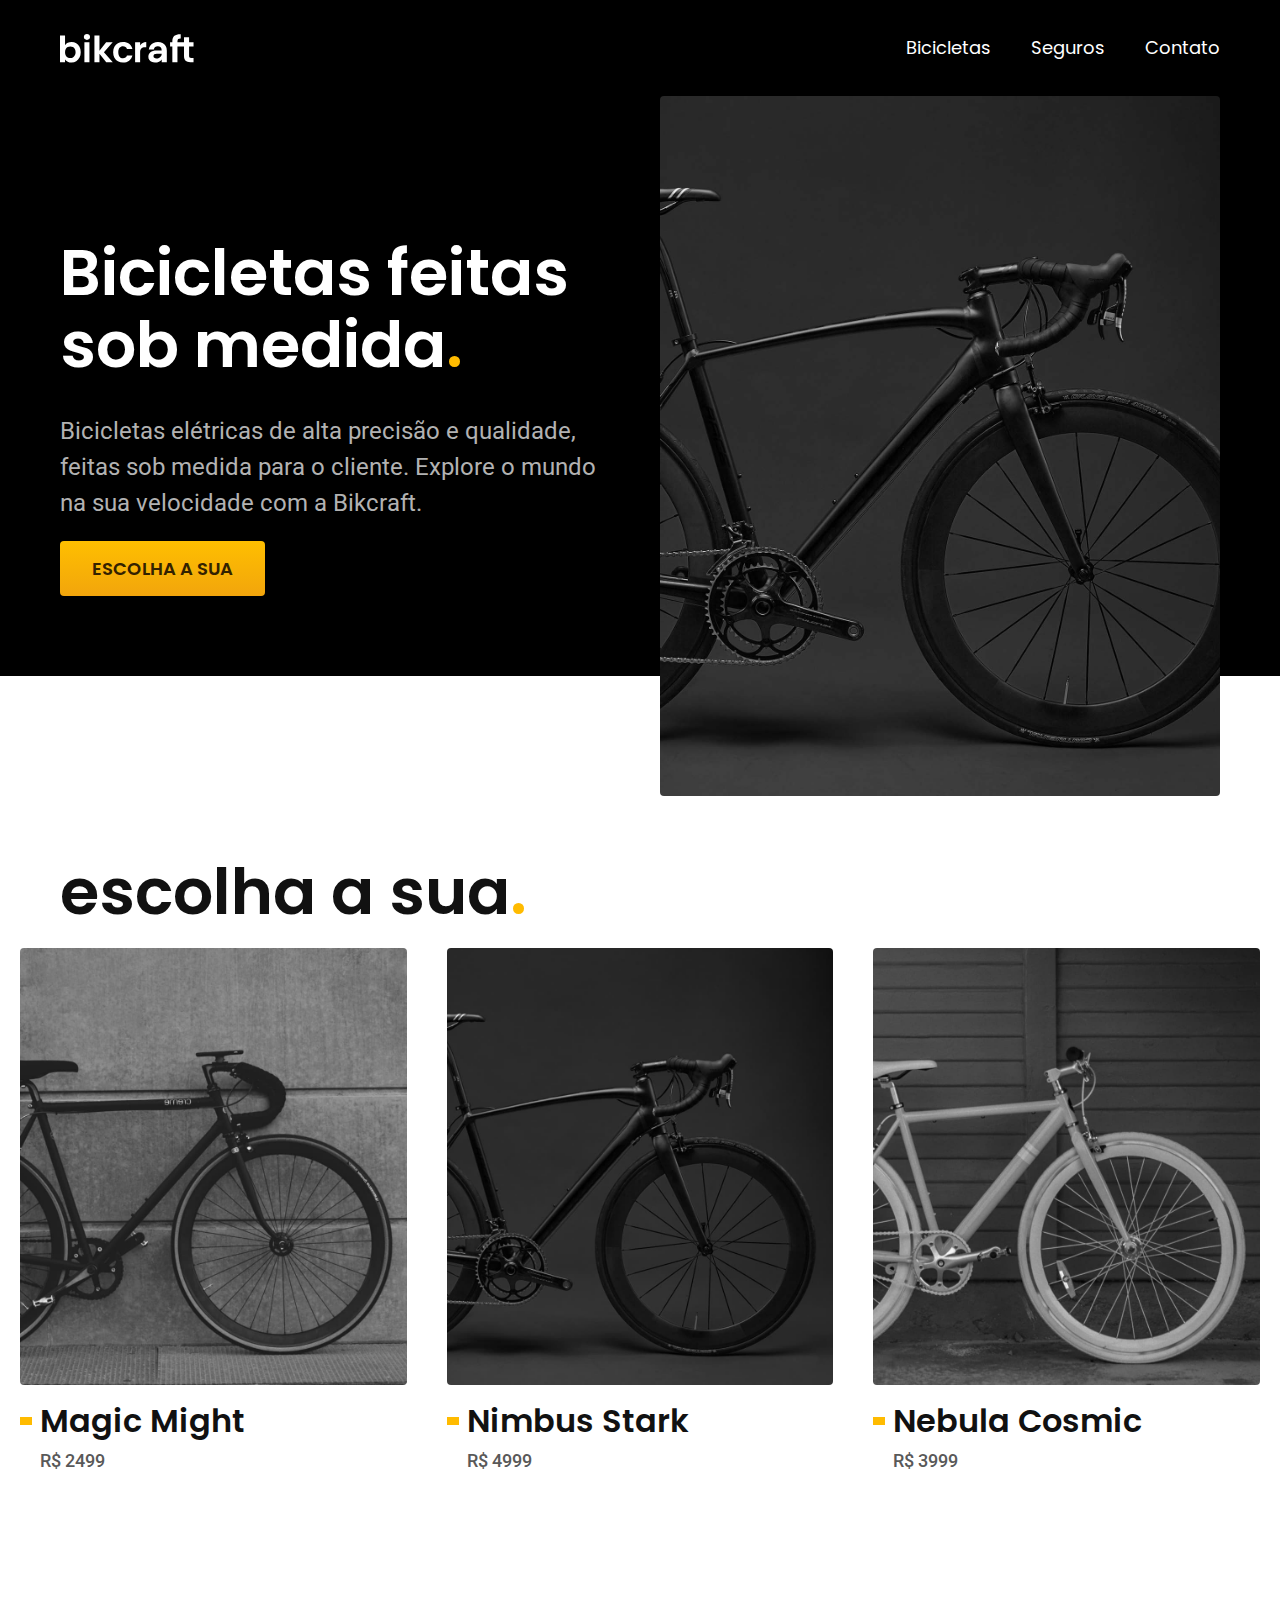
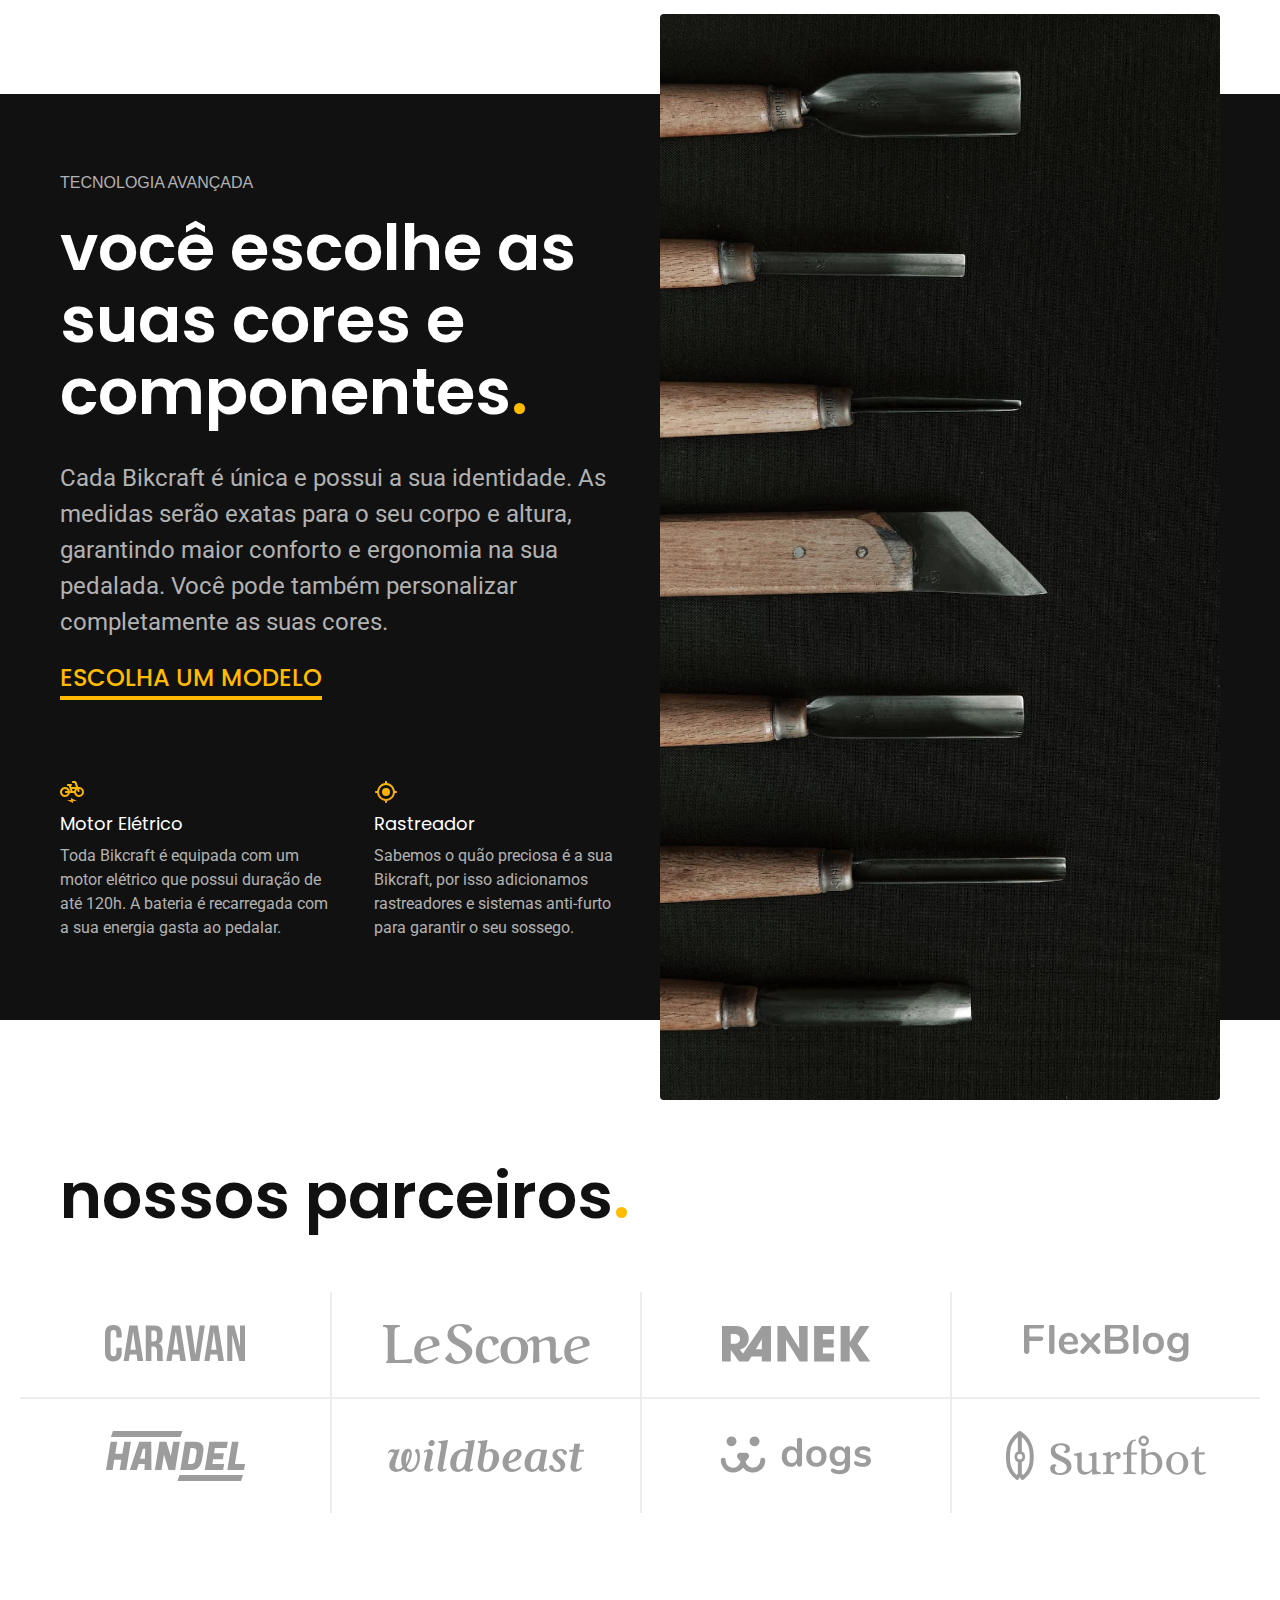
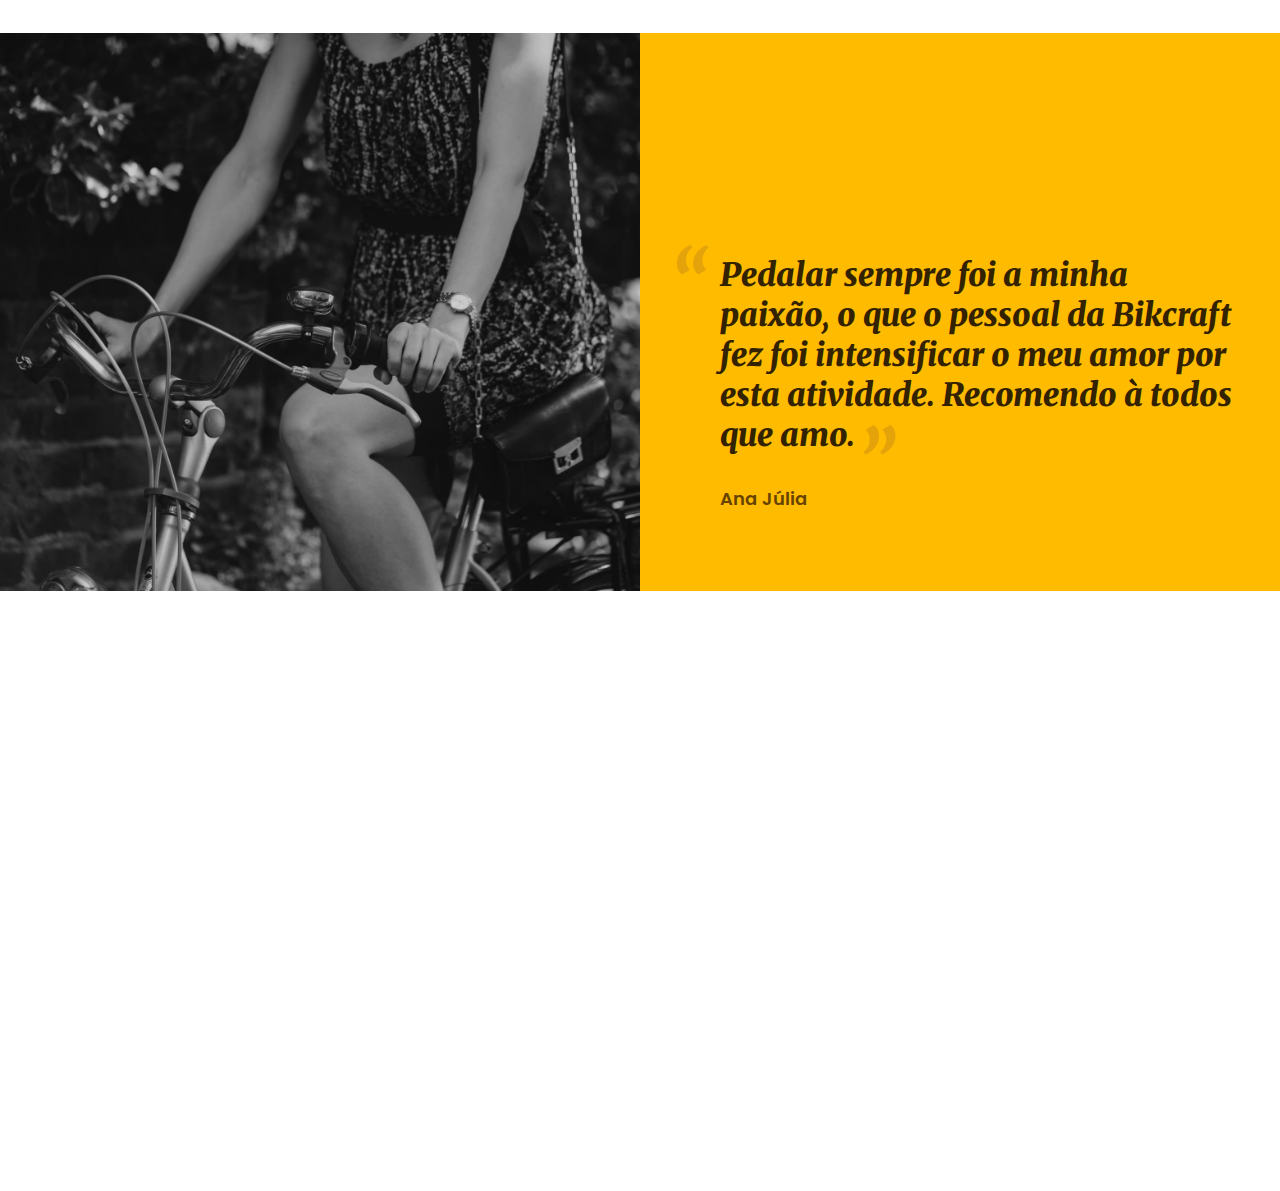
==== index.html @ 37afa3b1 "depoimento e parceiros" ====
<!DOCTYPE html>
<html lang="pt-br">

<head>
  <title>Bikcraft - Bicicletas Elétricas</title>
  <meta charset="UTF-8">
  <meta name="viewport" content="width=device-width, initial-scale=1.0">
  <meta name="description" content="Bicicletas elétricas de alta precisão e qualidade,  feitas sob medida para o cliente. Explore o mundo na sua velocidade com a Bikcraft.">

  <link rel="shortcut icon" href="favicon.ico" type="image/x-icon">
  <link rel="stylesheet" href="./css/style.css">

  <link rel="preconnect" href="https://fonts.googleapis.com">
  <link rel="preconnect" href="https://fonts.gstatic.com" crossorigin>
  <link href="https://fonts.googleapis.com/css2?family=Merriweather:ital,wght@1,900&family=Poppins:wght@400;600&family=Roboto:wght@400;500&display=swap" rel="stylesheet">
</head>


<body>
  <!-- Sempre usar as classes com o nome da seção -->
  <header class="header-bg">
    <!-- Tag externa com o background -->
    <div class="header container">
      <!-- Tag interna com o container do site -->
      <a href="./">
        <img src="./img/bikcraft.svg" alt="Bikcraft">
      </a>
      <nav aria-label="primaria">
        <ul class="header-menu font-1-m cor-0">
          <li><a href="./bicicletas.html">Bicicletas</a></li>
          <li><a href="./seguros.html">Seguros</a></li>
          <li><a href="./contato.html">Contato</a></li>
        </ul>
      </nav>
    </div>
  </header>

  <main class="introducao-bg">
    <div class="introducao container">
      <div class="introducao-conteudo">
        <h1 class="font-1-xxl cor-0">Bicicletas feitas sob medida<span class="cor-p1">.</span></h1>
        <p class="font-2-l cor-5">Bicicletas elétricas de alta precisão e qualidade, feitas sob medida para o cliente. Explore o mundo na sua velocidade com a Bikcraft.</p>
        <a class="botao" href="./bicicletas.html">Escolha a sua</a>
      </div>
      <div>
        <img src="./img/fotos/introducao.jpg" alt="Bicicleta elétrica preta">
      </div>
    </div>
  </main>

  <article class="bicicletas-lista">
    <h2 class="font-1-xxl container">escolha a sua<span class="cor-p1">.</span></h2>
    <ul>
      <li>
        <a href="./bicicletas/magic.html">
          <img src="./img/bicicletas/magic-home.jpg" alt="Bicicleta preta">
          <h3 class="font-1-xl">Magic Might</h3>
          <span class="font-2-m cor-8">R$ 2499</span>
        </a>
      </li>
      <li>
        <a href="./bicicletas/nimbus.html">
          <img src="./img/bicicletas/nimbus-home.jpg" alt="Bicicleta preta">
          <h3 class="font-1-xl">Nimbus Stark</h3>
          <span class="font-2-m cor-8">R$ 4999</span>
        </a>
      </li>
      <li>
        <a href="./bicicletas/nebula.html">
          <img src="./img/bicicletas/nebula-home.jpg" alt="Bicicleta preta">
          <h3 class="font-1-xl">Nebula Cosmic</h3>
          <span class="font-2-m cor-8">R$ 3999</span>
        </a>
      </li>
    </ul>
  </article>

  <article class="tecnologia-bg">
    <div class="tecnologia container">
      <div class="tecnologia-conteudo">
        <span class="cor-5 font-l-b">TECNOLOGIA AVANÇADA</span>
        <h2 class="font-1-xxl cor-0">você escolhe as suas cores e componentes<span class="cor-p1">.</span></h2>
        <p class="cor-5 font-2-l">Cada Bikcraft é única e possui a sua identidade. As medidas serão exatas para o seu corpo e altura, garantindo maior conforto e ergonomia na sua pedalada. Você pode também personalizar completamente as suas cores.</p>
        <a class="link" href="./bicicletas.html">escolha um modelo</a>
        <div class="tecnologia-vantagens">
          <div>
            <img src="./img/icones/eletrica.svg" alt="">
            <h3 class="font-1-m cor-0">Motor Elétrico</h3>
            <p class="font-2-s cor-5">Toda Bikcraft é equipada com um motor elétrico que possui duração de até 120h. A bateria é recarregada com a sua energia gasta ao pedalar.</p>
          </div>
          <div>
            <img src="./img/icones/rastreador.svg" alt="">
            <h3 class="font-1-m cor-0">Rastreador</h3>
            <p class="font-2-s cor-5">Sabemos o quão preciosa é a sua Bikcraft, por isso adicionamos rastreadores e sistemas anti-furto para garantir o seu sossego.</p>
          </div>
        </div>
      </div>
      <div class="tecnologia-imagem">
        <img src="./img/fotos/tecnologia.jpg" alt="">
      </div>
    </div>
  </article>

  <section class="parceiros" aria-label="Nossos Parceiros">
    <h2 class="font-1-xxl container">nossos parceiros<span class="cor-p1">.</span></h2>
    <ul>
      <li><img src="./img/parceiros/caravan.svg" alt="Caravan"></li>
      <li><img src="./img/parceiros/lescone.svg" alt="LeScone"></li>
      <li><img src="./img/parceiros/ranek.svg" alt="Ranek"></li>
      <li><img src="./img/parceiros/flexblog.svg" alt="FlexBlog"></li>
      <li><img src="./img/parceiros/handel.svg" alt="Handel"></li>
      <li><img src="./img/parceiros/wildbeast.svg" alt="Wildbeast"></li>
      <li><img src="./img/parceiros/dogs.svg" alt="Dogs"></li>
      <li><img src="./img/parceiros/surfbot.svg" alt="Surfbot"></li>
    </ul>
  </section>

  <section class="depoimento" aria-label="Depoimento">
    <div>
      <img src="./img/fotos/depoimento.jpg" alt="Pessoa pedalando uma bicicleta bikcraft">
    </div>
    <div class="depoimento-conteudo">
      <blockquote class="font-1-xl cor-p5">
        <p>Pedalar sempre foi a minha paixão, o que o pessoal da Bikcraft fez foi intensificar o meu amor por esta atividade. Recomendo à todos que amo.</p>
      </blockquote>
      <span class="font-1-m-b cor-p4">Ana Júlia</span>
    </div>
  </section>
</body>

</html>
---- css/style.css ----
@import "./global/header.css";
@import "./utilidades/tipografia.css";
@import "./utilidades/cores.css";
@import "./global/global.css";
/* componentes utilitários */
@import "./utilidades/componentes.css";
/* página home */
@import "./home/introducao.css";
@import "./home/tecnologia.css";
@import "./home/parceiros.css";
@import "./home/depoimento.css";
/* Bicicletas */
@import "./bicicletas/bicicletas-lista.css";
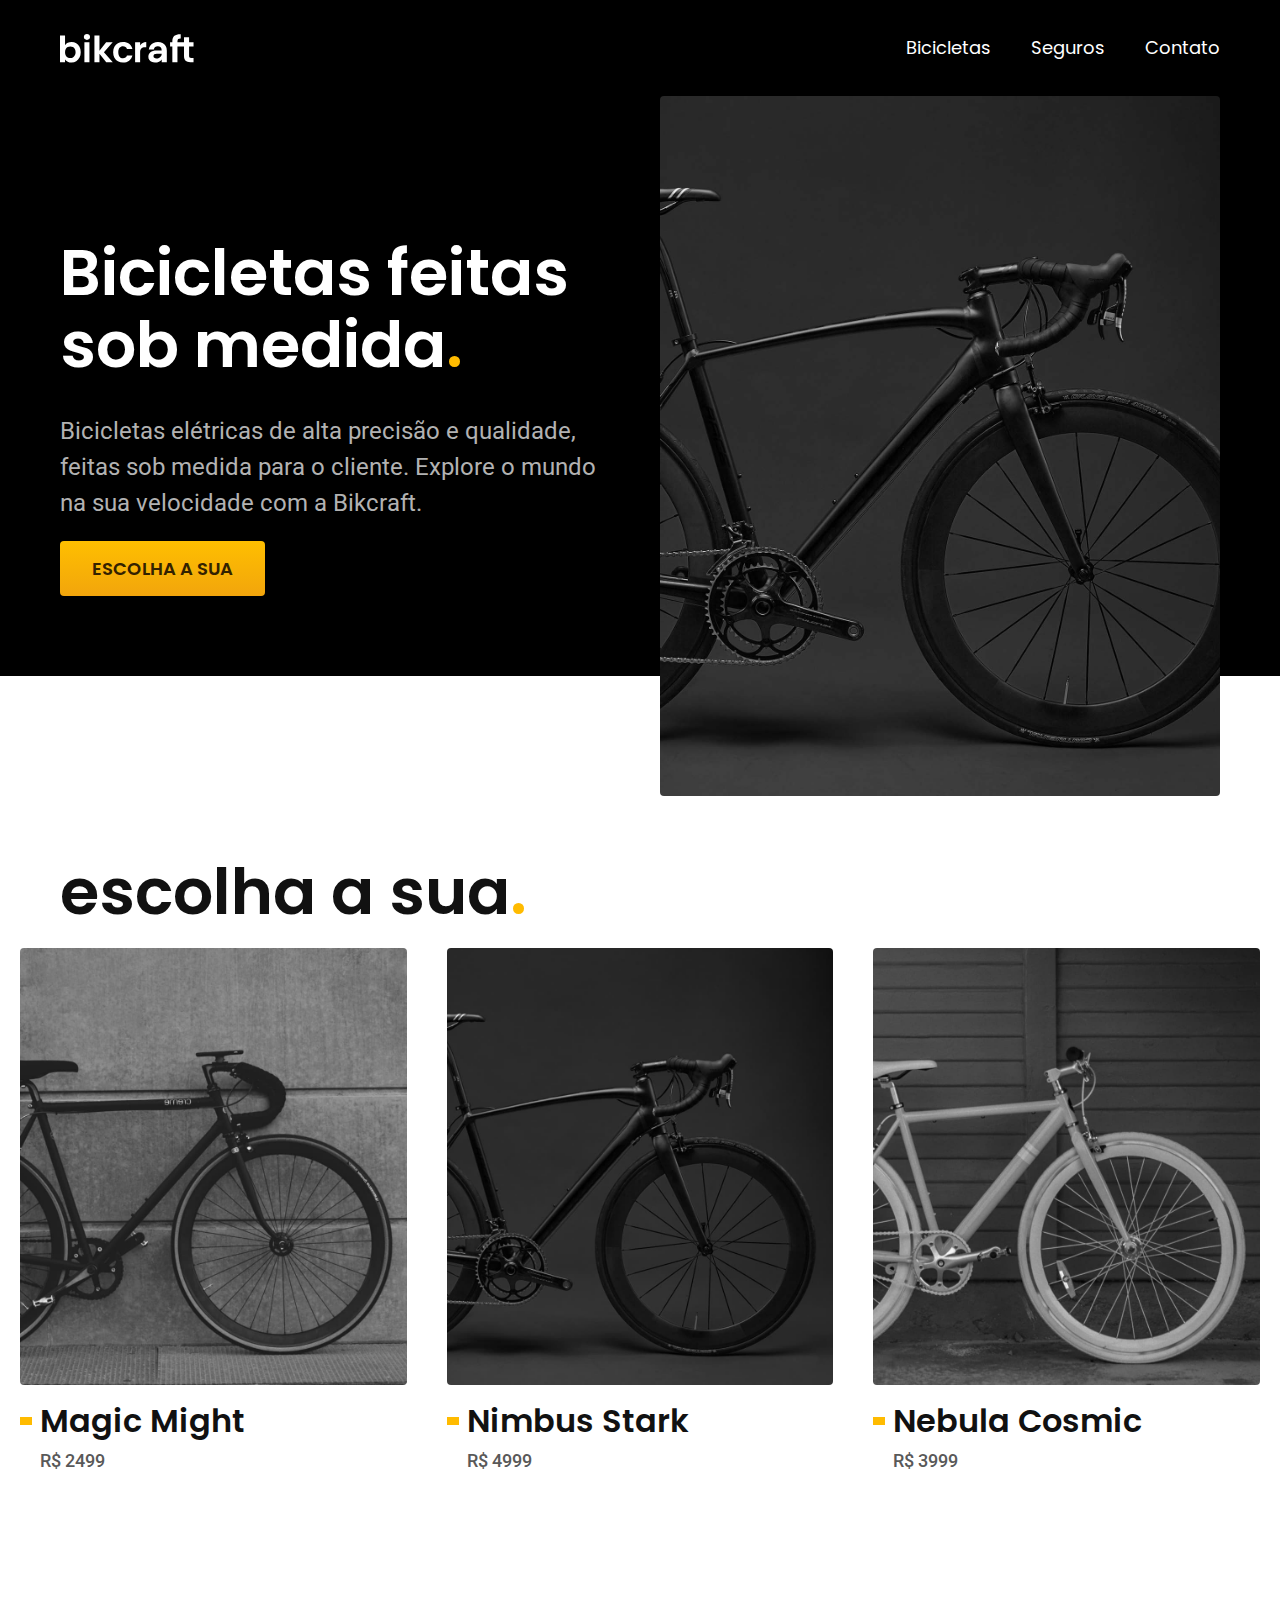
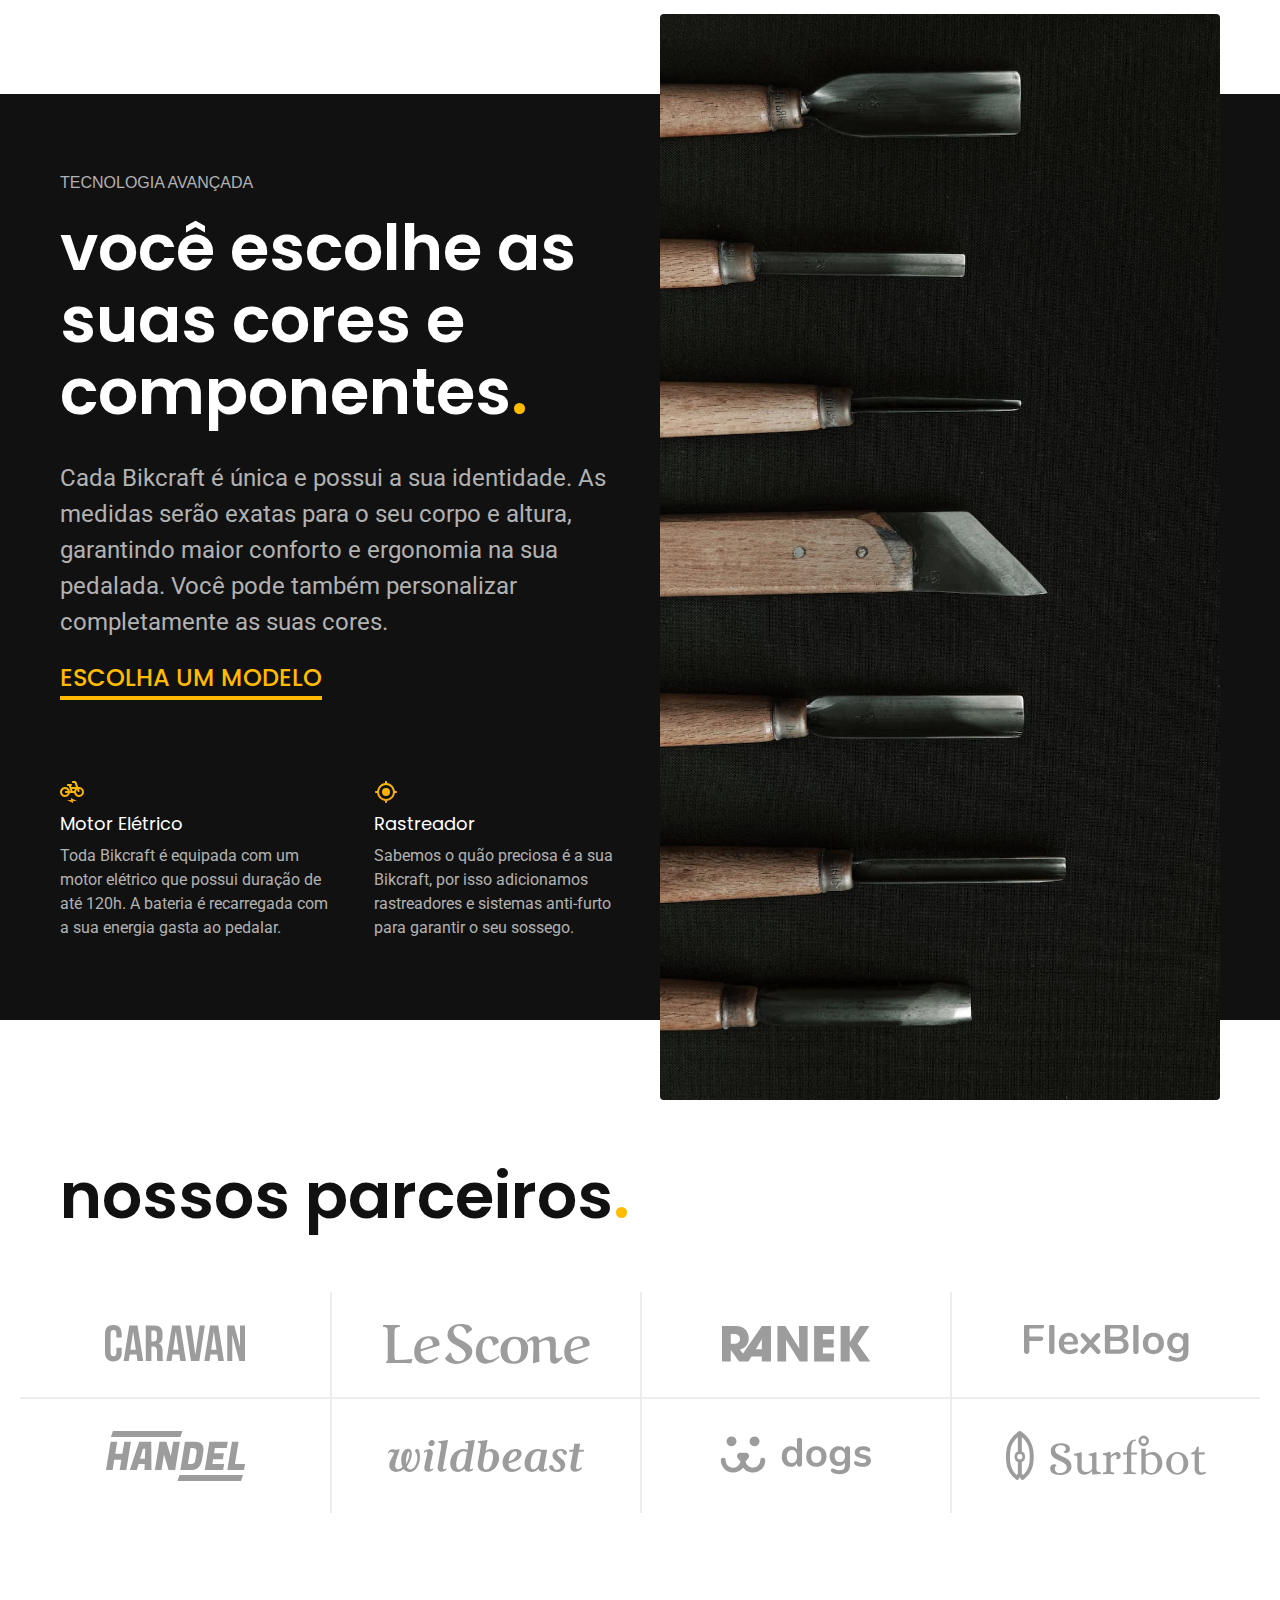
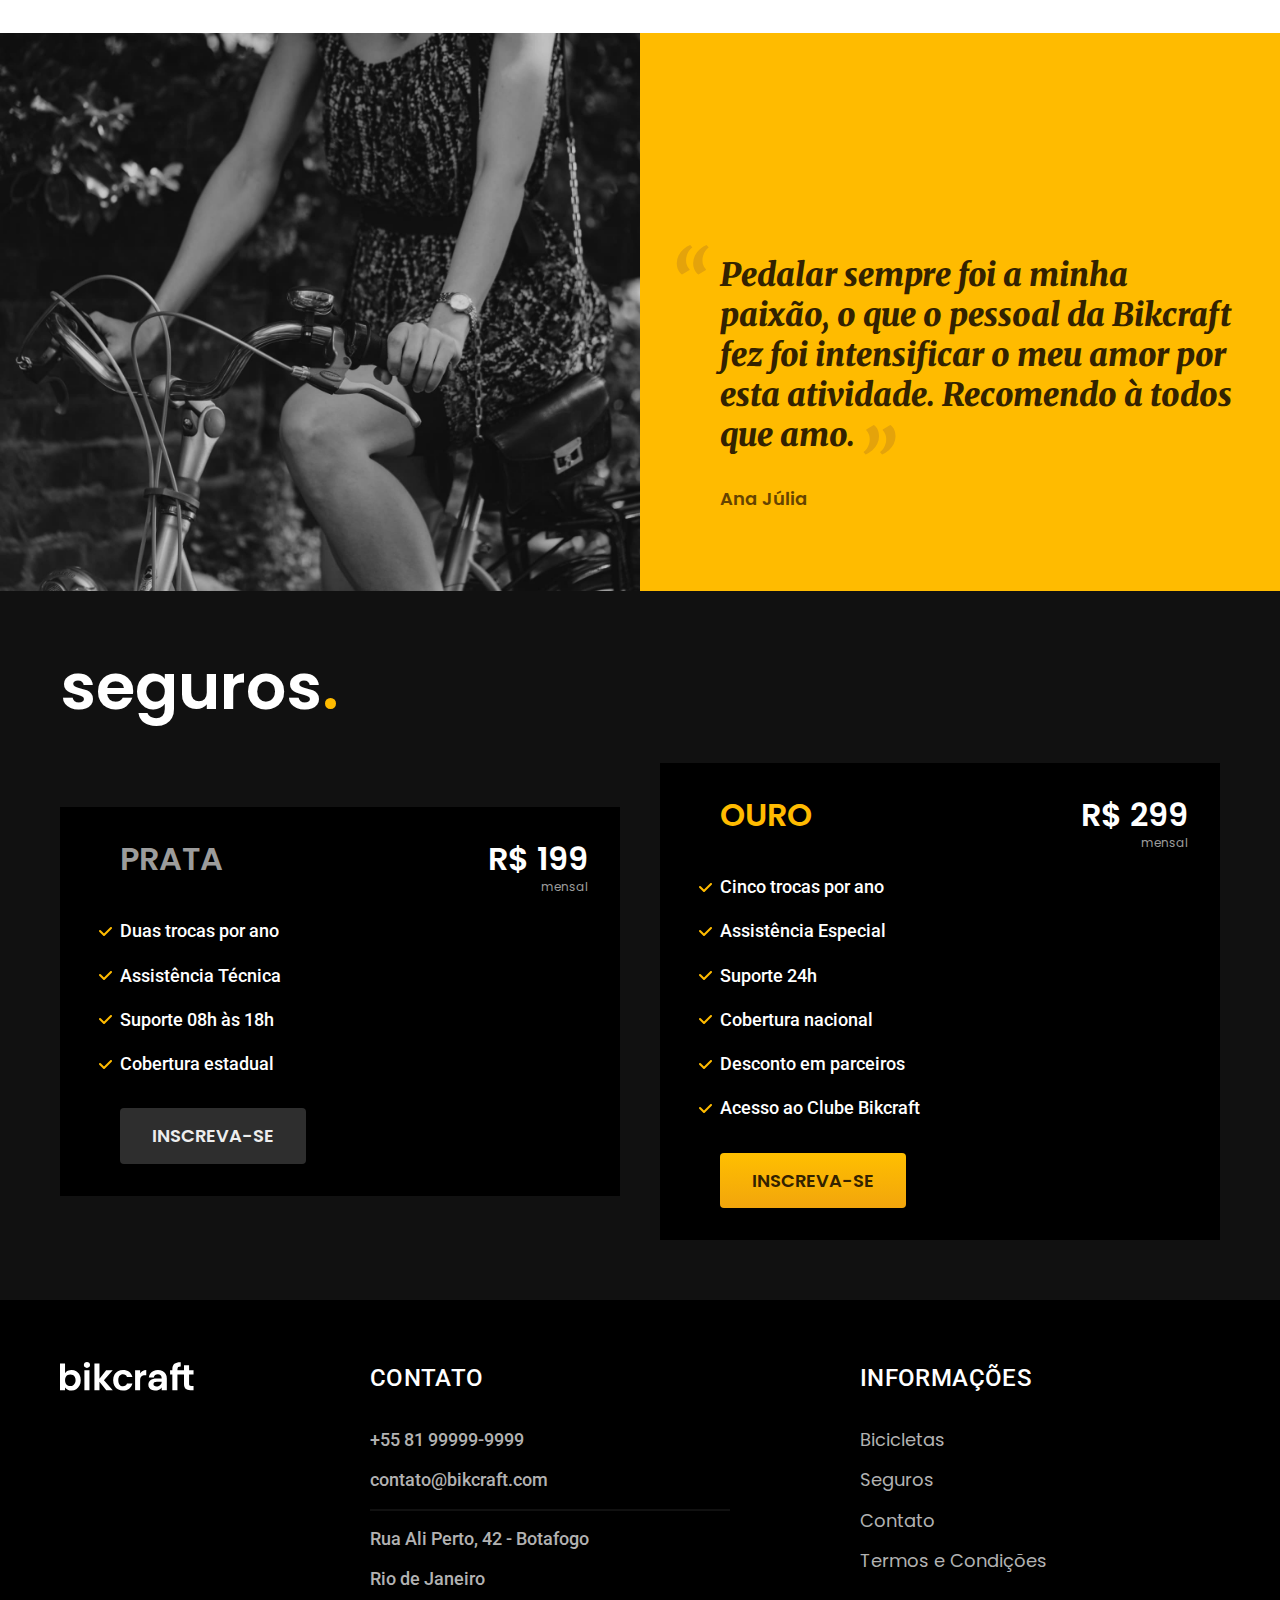
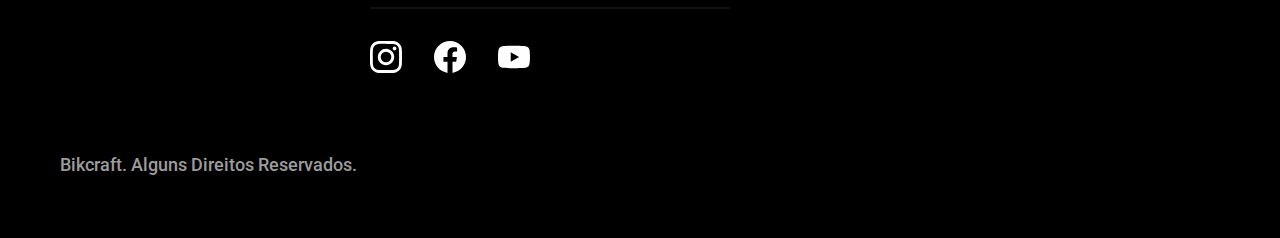
==== commit 44649032: "seguros e footer" ====
--- a/index.html
+++ b/index.html
@@ -126,6 +126,74 @@
       <span class="font-1-m-b cor-p4">Ana Júlia</span>
     </div>
   </section>
+
+  <article class="seguros-bg">
+    <div class="seguros container">
+      <h2 class="font-1-xxl cor-0">seguros<span class="cor-p1">.</span></h2>
+      <div class="seguros-item">
+        <h3 class="font-1-xl cor-6">PRATA</h3>
+        <span class="font-1-xl cor-0">R$ 199 <span class="font-1-xs cor-6">mensal</span></span>
+        <ul class="font-2-m cor-0">
+          <li>Duas trocas por ano</li>
+          <li>Assistência Técnica</li>
+          <li>Suporte 08h às 18h</li>
+          <li>Cobertura estadual</li>
+        </ul>
+        <a class="botao secundario" href="./orcamento.html">Inscreva-se</a>
+      </div>
+
+      <div class="seguros-item">
+        <h3 class="font-1-xl cor-p1">OURO</h3>
+        <span class="font-1-xl cor-0">R$ 299 <span class="font-1-xs cor-6">mensal</span></span>
+        <ul class="font-2-m cor-0">
+          <li>Cinco trocas por ano</li>
+          <li>Assistência Especial</li>
+          <li>Suporte 24h</li>
+          <li>Cobertura nacional</li>
+          <li>Desconto em parceiros</li>
+          <li>Acesso ao Clube Bikcraft</li>
+        </ul>
+        <a class="botao" href="./orcamento.html">Inscreva-se</a>
+      </div>
+    </div>
+  </article>
+
+  <footer class="footer-bg">
+    <div class="footer container">
+      <img src="./img/bikcraft.svg" alt="">
+      <div class="footer-contato">
+        <h3 class="font-2-l-b cor-0">Contato</h3>
+        <ul class="cor-5 font-2-m">
+          <li><a href="tel:+5581999999999">+55 81 99999-9999</a></li>
+          <li><a href="mailto:contato@bikcraft.com">contato@bikcraft.com</a></li>
+          <li>Rua Ali Perto, 42 - Botafogo</li>
+          <li>Rio de Janeiro</li>
+        </ul>
+        <div class="footer-redes">
+          <a href="">
+            <img src="./img/redes/instagram.svg" alt="Instagram">
+          </a>
+          <a href="">
+            <img src="./img/redes/facebook.svg" alt="Facebook">
+          </a>
+          <a href="">
+            <img src="./img/redes/youtube.svg" alt="YouTube">
+          </a>
+        </div>
+      </div>
+      <div class="footer-informacoes">
+        <h3 class="font-2-l-b cor-0">Informações</h3>
+        <nav>
+          <ul class="font-1-m cor-5">
+            <li><a href="./bicicletas.html">Bicicletas</a></li>
+            <li><a href="./seguros.html">Seguros</a></li>
+            <li><a href="./contato.html">Contato</a></li><li><a href="./termos.html">Termos e Condições</a></li>
+          </ul>
+        </nav>
+      </div>
+      <p class="footer-copy font-2-m cor-6">Bikcraft. Alguns Direitos Reservados.</p>
+    </div>
+  </footer>
 </body>
 
 </html>--- a/css/style.css
+++ b/css/style.css
@@ -1,5 +1,6 @@
 @import "./global/header.css";
 @import "./utilidades/tipografia.css";
+@import "./global/footer.css";
 @import "./utilidades/cores.css";
 @import "./global/global.css";
 /* componentes utilitários */
@@ -9,5 +10,9 @@
 @import "./home/tecnologia.css";
 @import "./home/parceiros.css";
 @import "./home/depoimento.css";
+
 /* Bicicletas */
-@import "./bicicletas/bicicletas-lista.css";+@import "./bicicletas/bicicletas-lista.css";
+
+/* seguros */
+@import "./seguros/seguros.css";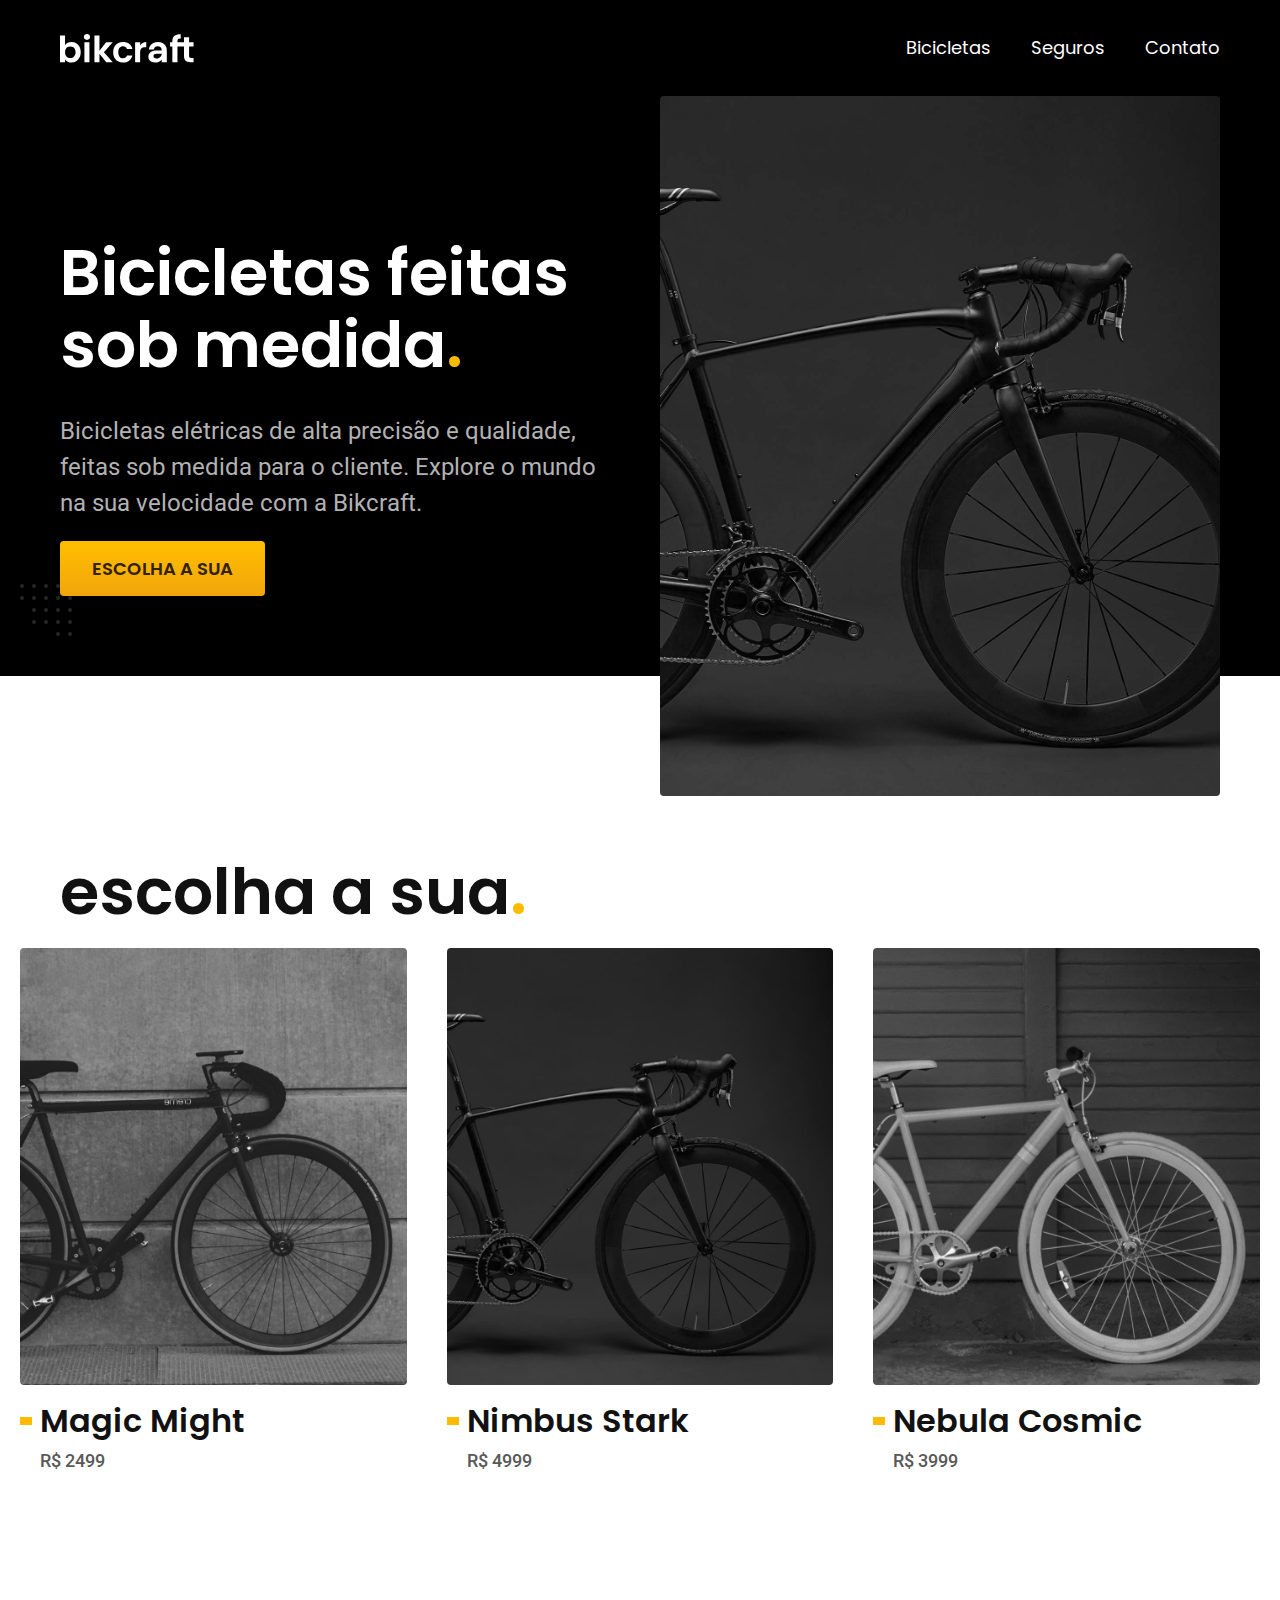
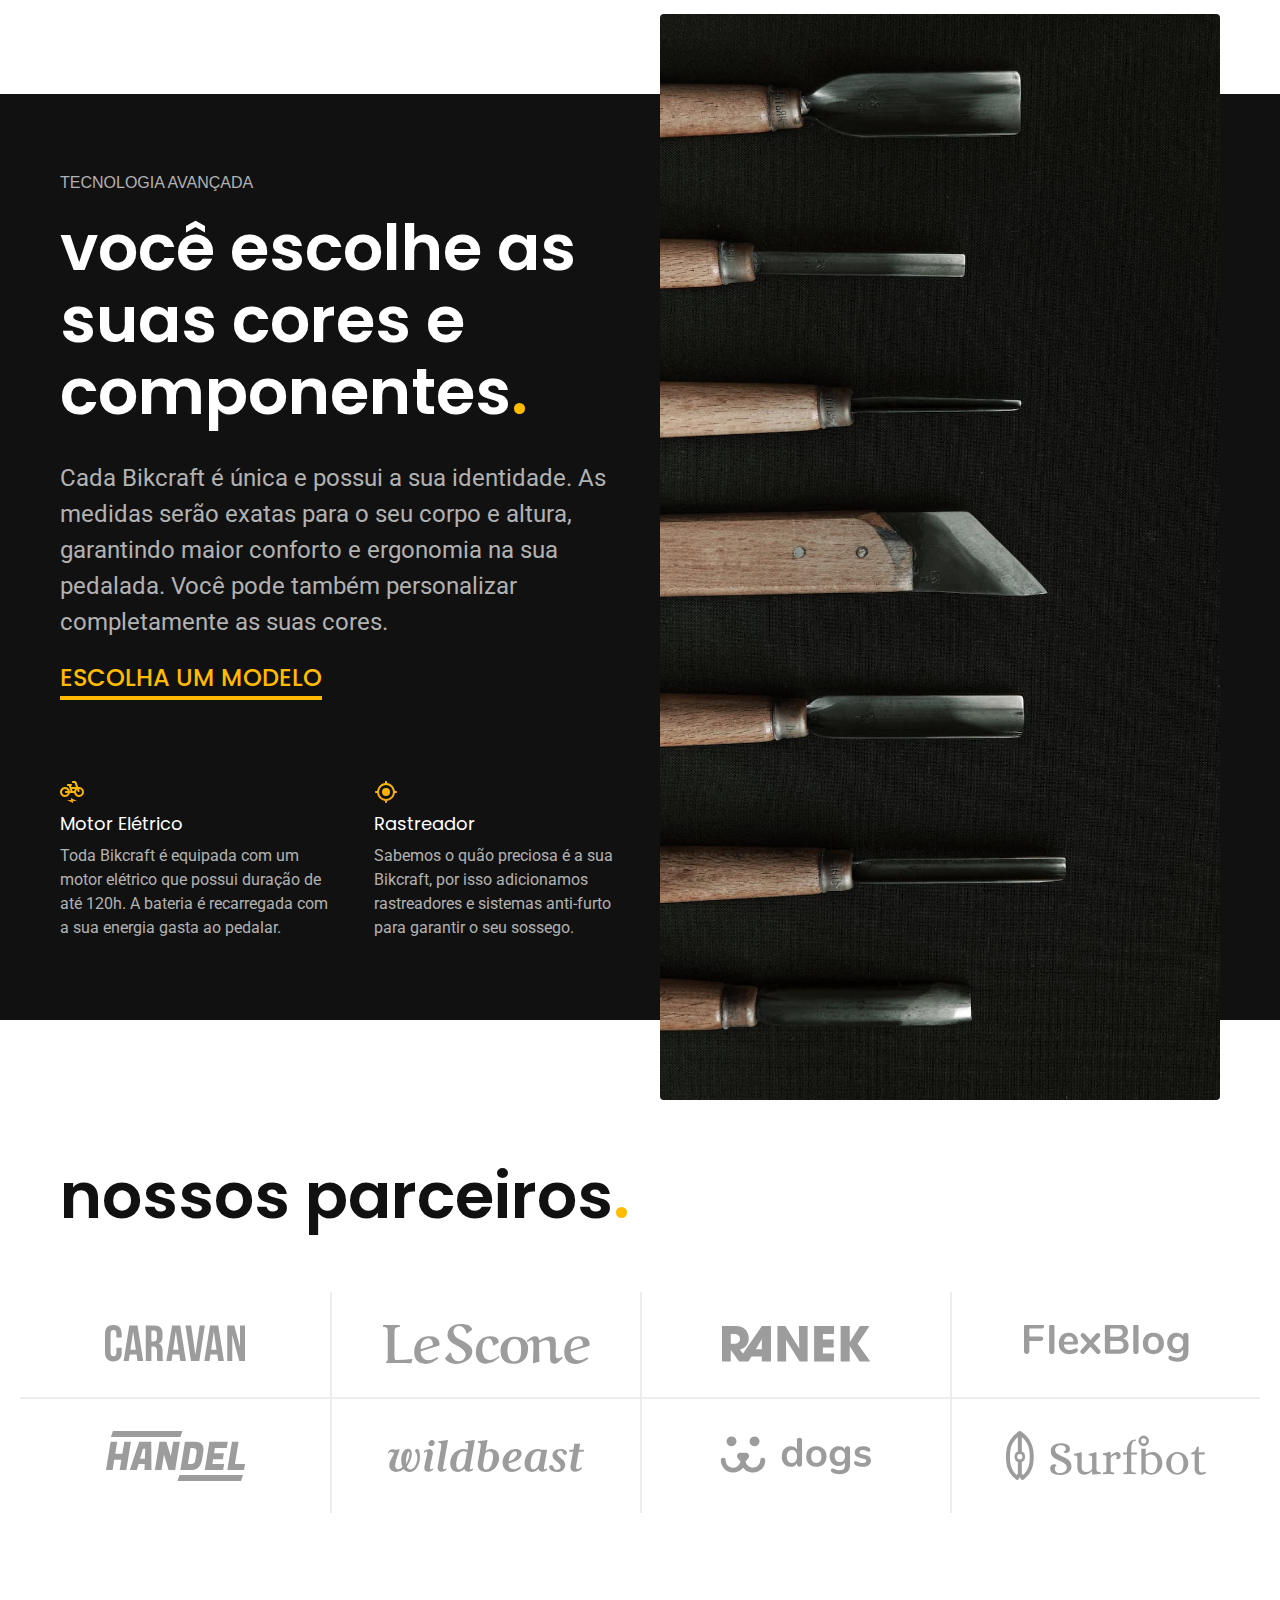
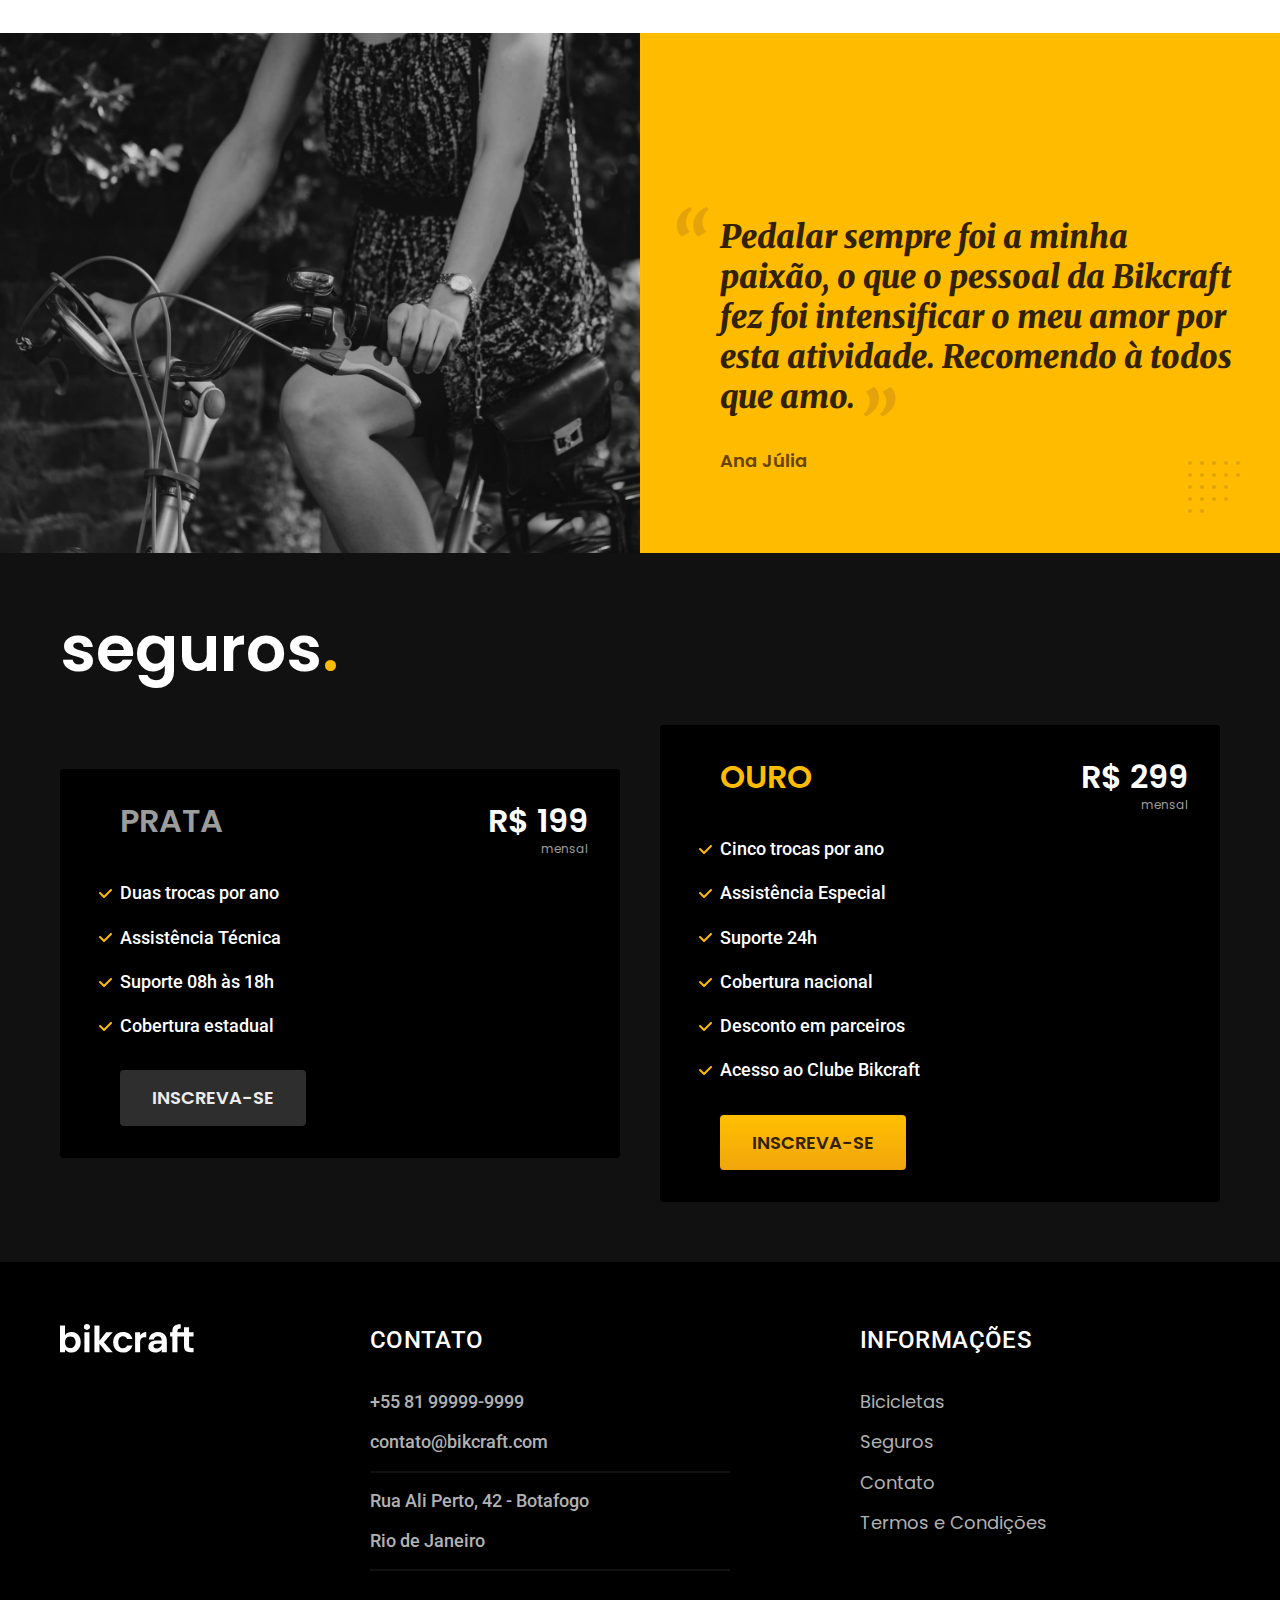
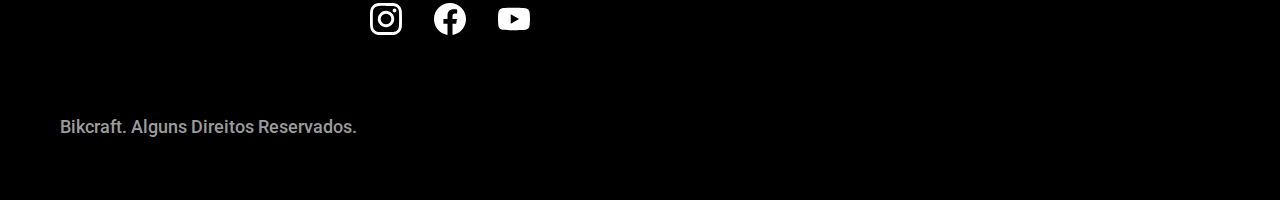
==== commit 07a3f63a: "detalhes" ====
--- a/index.html
+++ b/index.html
@@ -7,7 +7,7 @@
   <meta name="viewport" content="width=device-width, initial-scale=1.0">
   <meta name="description" content="Bicicletas elétricas de alta precisão e qualidade,  feitas sob medida para o cliente. Explore o mundo na sua velocidade com a Bikcraft.">
 
-  <link rel="shortcut icon" href="favicon.ico" type="image/x-icon">
+  <link rel="preload" href="./css/style.css" as="style">
   <link rel="stylesheet" href="./css/style.css">
 
   <link rel="preconnect" href="https://fonts.googleapis.com">
@@ -23,7 +23,7 @@
     <div class="header container">
       <!-- Tag interna com o container do site -->
       <a href="./">
-        <img src="./img/bikcraft.svg" alt="Bikcraft">
+        <img src="./img/bikcraft.svg" width="136" height="32" alt="Bikcraft">
       </a>
       <nav aria-label="primaria">
         <ul class="header-menu font-1-m cor-0">
@@ -42,9 +42,10 @@
         <p class="font-2-l cor-5">Bicicletas elétricas de alta precisão e qualidade, feitas sob medida para o cliente. Explore o mundo na sua velocidade com a Bikcraft.</p>
         <a class="botao" href="./bicicletas.html">Escolha a sua</a>
       </div>
-      <div>
-        <img src="./img/fotos/introducao.jpg" alt="Bicicleta elétrica preta">
-      </div>
+      <picture>
+        <source media="(max-width: 800px)" srcset="./img/bicicletas/nimbus.jpg">
+        <img src="./img/fotos/introducao.jpg" width="1280" height="1600" alt="Bicicleta elétrica preta">
+      </picture>
     </div>
   </main>
 
@@ -187,7 +188,8 @@
           <ul class="font-1-m cor-5">
             <li><a href="./bicicletas.html">Bicicletas</a></li>
             <li><a href="./seguros.html">Seguros</a></li>
-            <li><a href="./contato.html">Contato</a></li><li><a href="./termos.html">Termos e Condições</a></li>
+            <li><a href="./contato.html">Contato</a></li>
+            <li><a href="./termos.html">Termos e Condições</a></li>
           </ul>
         </nav>
       </div>
--- a/css/style.css
+++ b/css/style.css
@@ -1,10 +1,14 @@
+/* Componentes globais */
 @import "./global/header.css";
-@import "./utilidades/tipografia.css";
 @import "./global/footer.css";
-@import "./utilidades/cores.css";
 @import "./global/global.css";
+
 /* componentes utilitários */
 @import "./utilidades/componentes.css";
+@import "./utilidades/cores.css";
+@import "./utilidades/tipografia.css";
+@import "./utilidades/formulario.css";
+
 /* página home */
 @import "./home/introducao.css";
 @import "./home/tecnologia.css";
@@ -13,6 +17,23 @@
 
 /* Bicicletas */
 @import "./bicicletas/bicicletas-lista.css";
+@import "./bicicletas/bicicletas.css";
+
+/* Bicicleta */
+@import "./bicicleta/bicicleta.css";
+@import "./bicicleta/seguro.css";
 
 /* seguros */
-@import "./seguros/seguros.css";+@import "./seguros/seguros.css";
+@import "./seguros/vantagens.css";
+@import "./seguros/perguntas.css";
+
+/* termos */
+@import "./termos/termos.css";
+
+/* Contato */
+@import "./contato/contato.css";
+@import "./contato/lojas.css";
+
+/* Orçamento */
+@import "./orçamento/orçamento.css"--- a/css/style.css
+++ b/css/style.css
@@ -1,10 +1,14 @@
+/* Componentes globais */
 @import "./global/header.css";
-@import "./utilidades/tipografia.css";
 @import "./global/footer.css";
-@import "./utilidades/cores.css";
 @import "./global/global.css";
+
 /* componentes utilitários */
 @import "./utilidades/componentes.css";
+@import "./utilidades/cores.css";
+@import "./utilidades/tipografia.css";
+@import "./utilidades/formulario.css";
+
 /* página home */
 @import "./home/introducao.css";
 @import "./home/tecnologia.css";
@@ -13,6 +17,23 @@
 
 /* Bicicletas */
 @import "./bicicletas/bicicletas-lista.css";
+@import "./bicicletas/bicicletas.css";
+
+/* Bicicleta */
+@import "./bicicleta/bicicleta.css";
+@import "./bicicleta/seguro.css";
 
 /* seguros */
-@import "./seguros/seguros.css";+@import "./seguros/seguros.css";
+@import "./seguros/vantagens.css";
+@import "./seguros/perguntas.css";
+
+/* termos */
+@import "./termos/termos.css";
+
+/* Contato */
+@import "./contato/contato.css";
+@import "./contato/lojas.css";
+
+/* Orçamento */
+@import "./orçamento/orçamento.css"